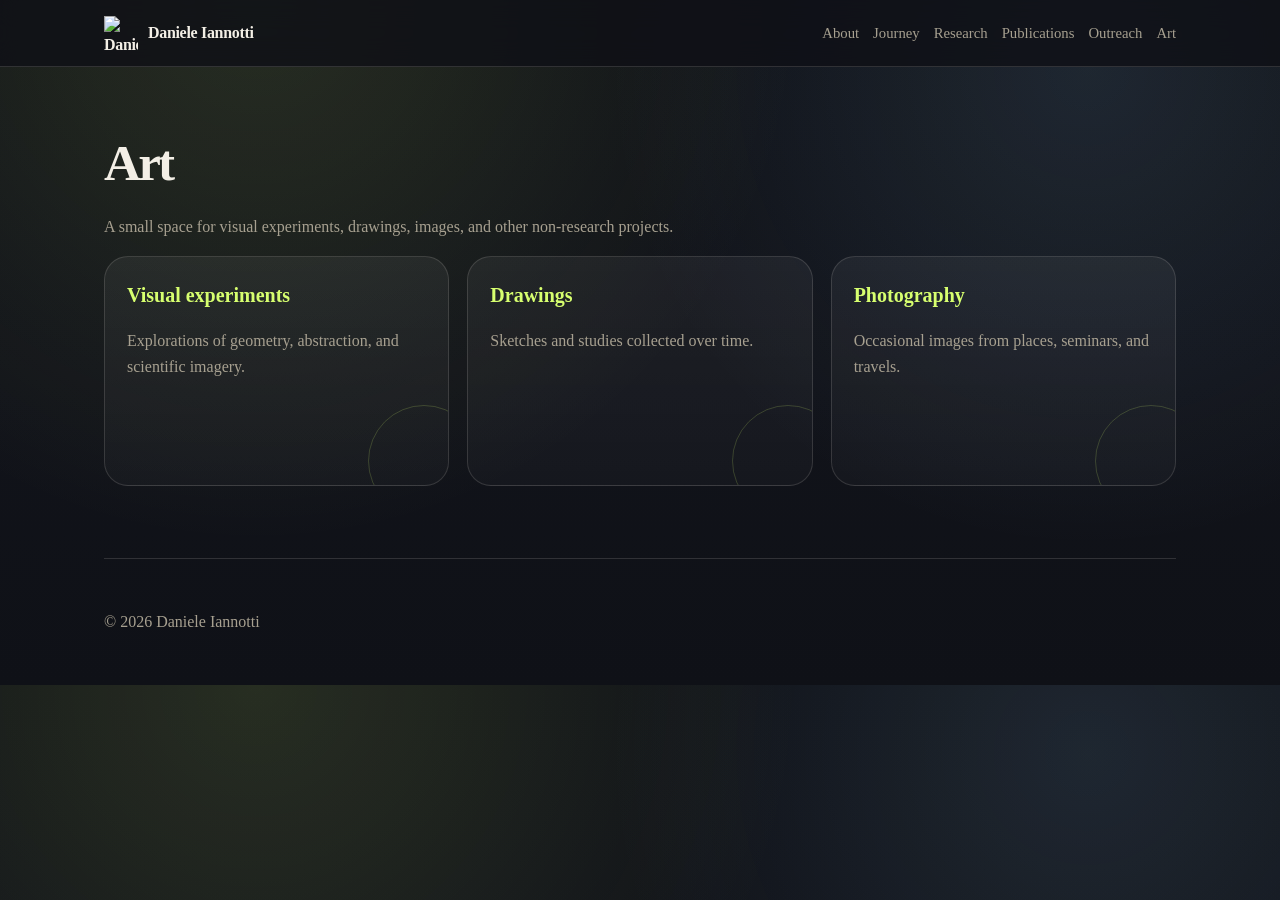
==== art.html @ bc3955a1 "Create art.html" ====
<!DOCTYPE html>
<html lang="en">
<head>
  <meta charset="UTF-8">
  <meta name="viewport" content="width=device-width, initial-scale=1.0">

  <title>Art | Daniele Iannotti</title>

  <meta name="description" content="Artistic and visual work by Daniele Iannotti.">

  <link rel="stylesheet" href="style.css">
</head>

<body>

  <header>
    <nav>
      <a href="index.html" class="name logo-name">
        <img src="assets/logo.png" alt="Daniele Iannotti logo">
        <span>Daniele Iannotti</span>
      </a>

      <div class="links">
        <a href="index.html#about">About</a>
        <a href="index.html#journey">Journey</a>
        <a href="index.html#research">Research</a>
        <a href="index.html#publications">Publications</a>
        <a href="index.html#outreach">Outreach</a>
        <a href="art.html">Art</a>
      </div>
    </nav>
  </header>

  <main>

    <section id="art">
      <h2>Art</h2>

      <p>
        A small space for visual experiments, drawings, images, and other
        non-research projects.
      </p>

      <div class="cards">
        <article>
          <h3>Visual experiments</h3>
          <p>
            Explorations of geometry, abstraction, and scientific imagery.
          </p>
        </article>

        <article>
          <h3>Drawings</h3>
          <p>
            Sketches and studies collected over time.
          </p>
        </article>

        <article>
          <h3>Photography</h3>
          <p>
            Occasional images from places, seminars, and travels.
          </p>
        </article>
      </div>
    </section>

  </main>

  <footer>
    <p>© 2026 Daniele Iannotti</p>
  </footer>

</body>
</html>
---- style.css ----
:root {
  --bg: #0f1117;
  --panel: #161923;
  --panel-soft: #1e2230;
  --text: #f3efe6;
  --muted: #a7a090;
  --line: rgba(243, 239, 230, 0.14);
  --accent: #d7ff6f;
  --accent-2: #9bd7ff;
  --max-width: 1120px;
}

* {
  box-sizing: border-box;
}

html {
  scroll-behavior: smooth;
}

body {
  margin: 0;
  font-family: Georgia, "Times New Roman", serif;
  background:
    radial-gradient(circle at 20% 0%, rgba(215, 255, 111, 0.12), transparent 34rem),
    radial-gradient(circle at 85% 10%, rgba(155, 215, 255, 0.11), transparent 30rem),
    linear-gradient(180deg, #0f1117 0%, #11131a 55%, #0f1117 100%);
  color: var(--text);
  line-height: 1.65;
}

a {
  color: var(--accent);
  text-decoration: none;
}

a:hover {
  text-decoration: underline;
}

header {
  position: sticky;
  top: 0;
  z-index: 10;
  background: rgba(15, 17, 23, 0.82);
  border-bottom: 1px solid var(--line);
  backdrop-filter: blur(14px);
}

nav {
  max-width: var(--max-width);
  margin: 0 auto;
  padding: 16px 24px;
  display: flex;
  justify-content: space-between;
  align-items: center;
  gap: 28px;
}

.name {
  color: var(--text);
  font-weight: 700;
  letter-spacing: -0.02em;
}

.logo-name {
  display: flex;
  align-items: center;
  gap: 10px;
}

.logo-name img {
  width: 34px;
  height: 34px;
  object-fit: contain;
  display: block;
}

.links {
  display: flex;
  flex-wrap: wrap;
  gap: 14px;
  font-size: 0.92rem;
}

.links a {
  color: var(--muted);
}

.links a:hover {
  color: var(--text);
}

main {
  max-width: var(--max-width);
  margin: 0 auto;
  padding: 0 24px;
}

section {
  padding: 72px 0;
  border-bottom: 1px solid var(--line);
}

.hero {
  min-height: 82vh;
  padding: 96px 0 88px;
  display: grid;
  grid-template-columns: minmax(0, 1.5fr) 340px;
  gap: 64px;
  align-items: center;
  position: relative;
}

.hero::before {
  content: "";
  position: absolute;
  right: 220px;
  top: 130px;
  width: 11px;
  height: 11px;
  border-radius: 999px;
  background: var(--accent);
  box-shadow:
    56px 40px 0 rgba(155, 215, 255, 0.9),
    -48px 82px 0 rgba(243, 239, 230, 0.5),
    96px 126px 0 rgba(215, 255, 111, 0.6);
  opacity: 0.8;
}

.label {
  display: inline-block;
  color: var(--accent);
  text-transform: uppercase;
  letter-spacing: 0.12em;
  font-size: 0.78rem;
  margin-bottom: 18px;
}

h1 {
  font-size: clamp(4rem, 10vw, 8.6rem);
  line-height: 0.86;
  letter-spacing: -0.085em;
  margin: 0 0 28px;
  max-width: 820px;
}

h2 {
  font-size: clamp(2rem, 4vw, 3.8rem);
  line-height: 0.95;
  letter-spacing: -0.055em;
  margin: 0 0 26px;
}

h3 {
  font-size: 1.25rem;
  margin: 36px 0 16px;
}

h4 {
  font-size: 1.08rem;
  margin: 0 0 8px;
}

.subtitle {
  font-size: clamp(1.35rem, 2.4vw, 2.1rem);
  line-height: 1.18;
  max-width: 760px;
  color: var(--text);
  margin-bottom: 24px;
}

.hero-text > p:not(.label):not(.subtitle) {
  color: var(--muted);
  max-width: 660px;
}

.buttons {
  display: flex;
  flex-wrap: wrap;
  gap: 10px;
  margin-top: 30px;
}

.buttons a {
  color: var(--text);
  border: 1px solid var(--line);
  background: rgba(255, 255, 255, 0.045);
  padding: 8px 14px;
  border-radius: 999px;
  font-size: 0.94rem;
}

.buttons a:hover {
  background: var(--accent);
  color: #0f1117;
  text-decoration: none;
  border-color: var(--accent);
}

.hero-photo {
  position: relative;
}

.hero-photo::before {
  content: "quantum information / many-body physics / gravity";
  position: absolute;
  left: -58px;
  bottom: 18px;
  transform: rotate(-90deg);
  transform-origin: left bottom;
  color: rgba(243, 239, 230, 0.45);
  font-size: 0.76rem;
  letter-spacing: 0.12em;
  text-transform: uppercase;
  white-space: nowrap;
}

.hero-photo img {
  width: 100%;
  max-width: 280px;
  aspect-ratio: 4 / 5;
  object-fit: cover;
  border-radius: 28px;
  display: block;
  margin-left: auto;
  border: 1px solid var(--line);
  filter: grayscale(15%) contrast(1.03);
  box-shadow: 0 28px 80px rgba(0, 0, 0, 0.38);
}

section > p {
  max-width: 780px;
  color: var(--muted);
}

#about p {
  font-size: 1.15rem;
  max-width: 820px;
}

.cards {
  display: grid;
  grid-template-columns: repeat(3, 1fr);
  gap: 18px;
}

.cards article,
.publication {
  background:
    linear-gradient(180deg, rgba(255, 255, 255, 0.055), rgba(255, 255, 255, 0.025));
  border: 1px solid var(--line);
  border-radius: 24px;
  padding: 22px;
}

.cards article {
  min-height: 230px;
  position: relative;
  overflow: hidden;
}

.cards article::after {
  content: "";
  position: absolute;
  right: -32px;
  bottom: -32px;
  width: 110px;
  height: 110px;
  border-radius: 999px;
  border: 1px solid rgba(215, 255, 111, 0.18);
}

.cards article h3 {
  margin-top: 0;
  color: var(--accent);
}

.cards article p,
.publication p,
#outreach p,
#contact p {
  color: var(--muted);
}

.publication {
  margin-bottom: 16px;
  transition: transform 0.16s ease, border-color 0.16s ease, background 0.16s ease;
}

.publication:hover {
  transform: translateY(-2px);
  border-color: rgba(215, 255, 111, 0.38);
  background:
    linear-gradient(180deg, rgba(215, 255, 111, 0.075), rgba(255, 255, 255, 0.025));
}

.publication p {
  margin: 6px 0;
}

.publication h4 {
  color: var(--text);
}

/* Outreach */

.outreach-list {
  display: grid;
  gap: 14px;
  margin-top: 28px;
}

.outreach-item {
  background:
    linear-gradient(180deg, rgba(255, 255, 255, 0.055), rgba(255, 255, 255, 0.025));
  border: 1px solid var(--line);
  border-radius: 24px;
  padding: 20px 22px;
  transition: transform 0.16s ease, border-color 0.16s ease, background 0.16s ease;
}

.outreach-item:hover {
  transform: translateY(-2px);
  border-color: rgba(215, 255, 111, 0.38);
  background:
    linear-gradient(180deg, rgba(215, 255, 111, 0.075), rgba(255, 255, 255, 0.025));
}

.outreach-type {
  margin: 0 0 6px;
  color: var(--muted);
  font-size: 0.9rem;
}

.outreach-item h3 {
  margin: 0;
  font-size: 1.15rem;
  line-height: 1.35;
}

.outreach-item h3 a {
  color: var(--text);
}

.outreach-item h3 a:hover {
  color: var(--accent);
  text-decoration: none;
}

.outreach-more {
  margin-top: 22px;
}

/* Academic Journey */

.aj-section {
  display: block;
}

.aj-section h2 {
  margin-bottom: 44px;
}

.aj-track {
  position: relative;
  display: grid;
  grid-template-columns: repeat(4, 1fr);
  gap: 28px;
  padding: 52px 42px 48px;
  border-radius: 34px;
  background:
    radial-gradient(circle at center, rgba(255, 250, 240, 0.98) 0%, rgba(255, 250, 240, 0.96) 58%, rgba(255, 250, 240, 0.72) 78%, rgba(255, 250, 240, 0.10) 100%);
  box-shadow:
    inset 0 0 80px rgba(15, 17, 23, 0.18),
    0 30px 90px rgba(0, 0, 0, 0.28);
  overflow: hidden;
}

/* dark fade around the panel boundary */
.aj-track::before {
  content: "";
  position: absolute;
  inset: 0;
  border-radius: 34px;
  background:
    linear-gradient(90deg, rgba(15, 17, 23, 0.32), transparent 9%, transparent 91%, rgba(15, 17, 23, 0.32)),
    linear-gradient(180deg, rgba(15, 17, 23, 0.28), transparent 13%, transparent 87%, rgba(15, 17, 23, 0.28));
  pointer-events: none;
  z-index: 0;
}

/* one clean continuous line */
.aj-track::after {
  content: "";
  position: absolute;
  top: 104px;
  left: 12.5%;
  right: 12.5%;
  height: 4px;
  background: #7a3e2d;
  border-radius: 999px;
  z-index: 1;
}

.aj-item {
  position: relative;
  z-index: 2;
  text-align: center;
  min-width: 0;
}

.aj-years {
  height: 34px;
  margin-bottom: 8px;
  color: #4b443d;
  font-size: 1.24rem;
  font-weight: 700;
  white-space: nowrap;
}

.aj-dot {
  position: relative;
  width: 20px;
  height: 20px;
  margin: 0 auto 42px;
  border-radius: 999px;
  background: #fffaf0;
  border: 4px solid #7a3e2d;
  box-shadow: 0 0 0 2px rgba(122, 62, 45, 0.22);
}

.aj-logo {
  width: 116px;
  height: 116px;
  margin: 0 auto 22px;
  display: flex;
  align-items: center;
  justify-content: center;
}

.aj-logo img {
  width: 100%;
  height: 100%;
  object-fit: contain;
  filter: none;
  opacity: 1;
}

.aj-item h3 {
  max-width: 230px;
  margin: 0 auto 8px;
  color: #5f574d;
  font-size: 1.14rem;
  line-height: 1.25;
}

.aj-item p {
  max-width: 230px;
  margin: 0 auto;
  color: #1f1f1d;
  font-size: 1.05rem;
  line-height: 1.35;
}

footer {
  max-width: var(--max-width);
  margin: 0 auto;
  padding: 34px 24px;
  color: var(--muted);
}

/* Mobile */

@media (max-width: 860px) {
  nav {
    align-items: flex-start;
    flex-direction: column;
  }

  .hero {
    min-height: auto;
    grid-template-columns: 1fr;
    gap: 40px;
    padding: 72px 0;
  }

  .hero::before {
    display: none;
  }

  .hero-photo::before {
    display: none;
  }

  .hero-photo img {
    margin-left: 0;
    max-width: 210px;
  }

  .cards {
    grid-template-columns: 1fr;
  }

  section {
    padding: 56px 0;
  }

  .aj-section h2 {
    margin-bottom: 32px;
  }

  .aj-track {
    grid-template-columns: 1fr;
    gap: 30px;
    padding: 32px 24px 32px 52px;
    border-radius: 26px;
  }

  .aj-track::after {
    top: 32px;
    bottom: 32px;
    left: 28px;
    right: auto;
    width: 4px;
    height: auto;
    background: #7a3e2d;
  }

}
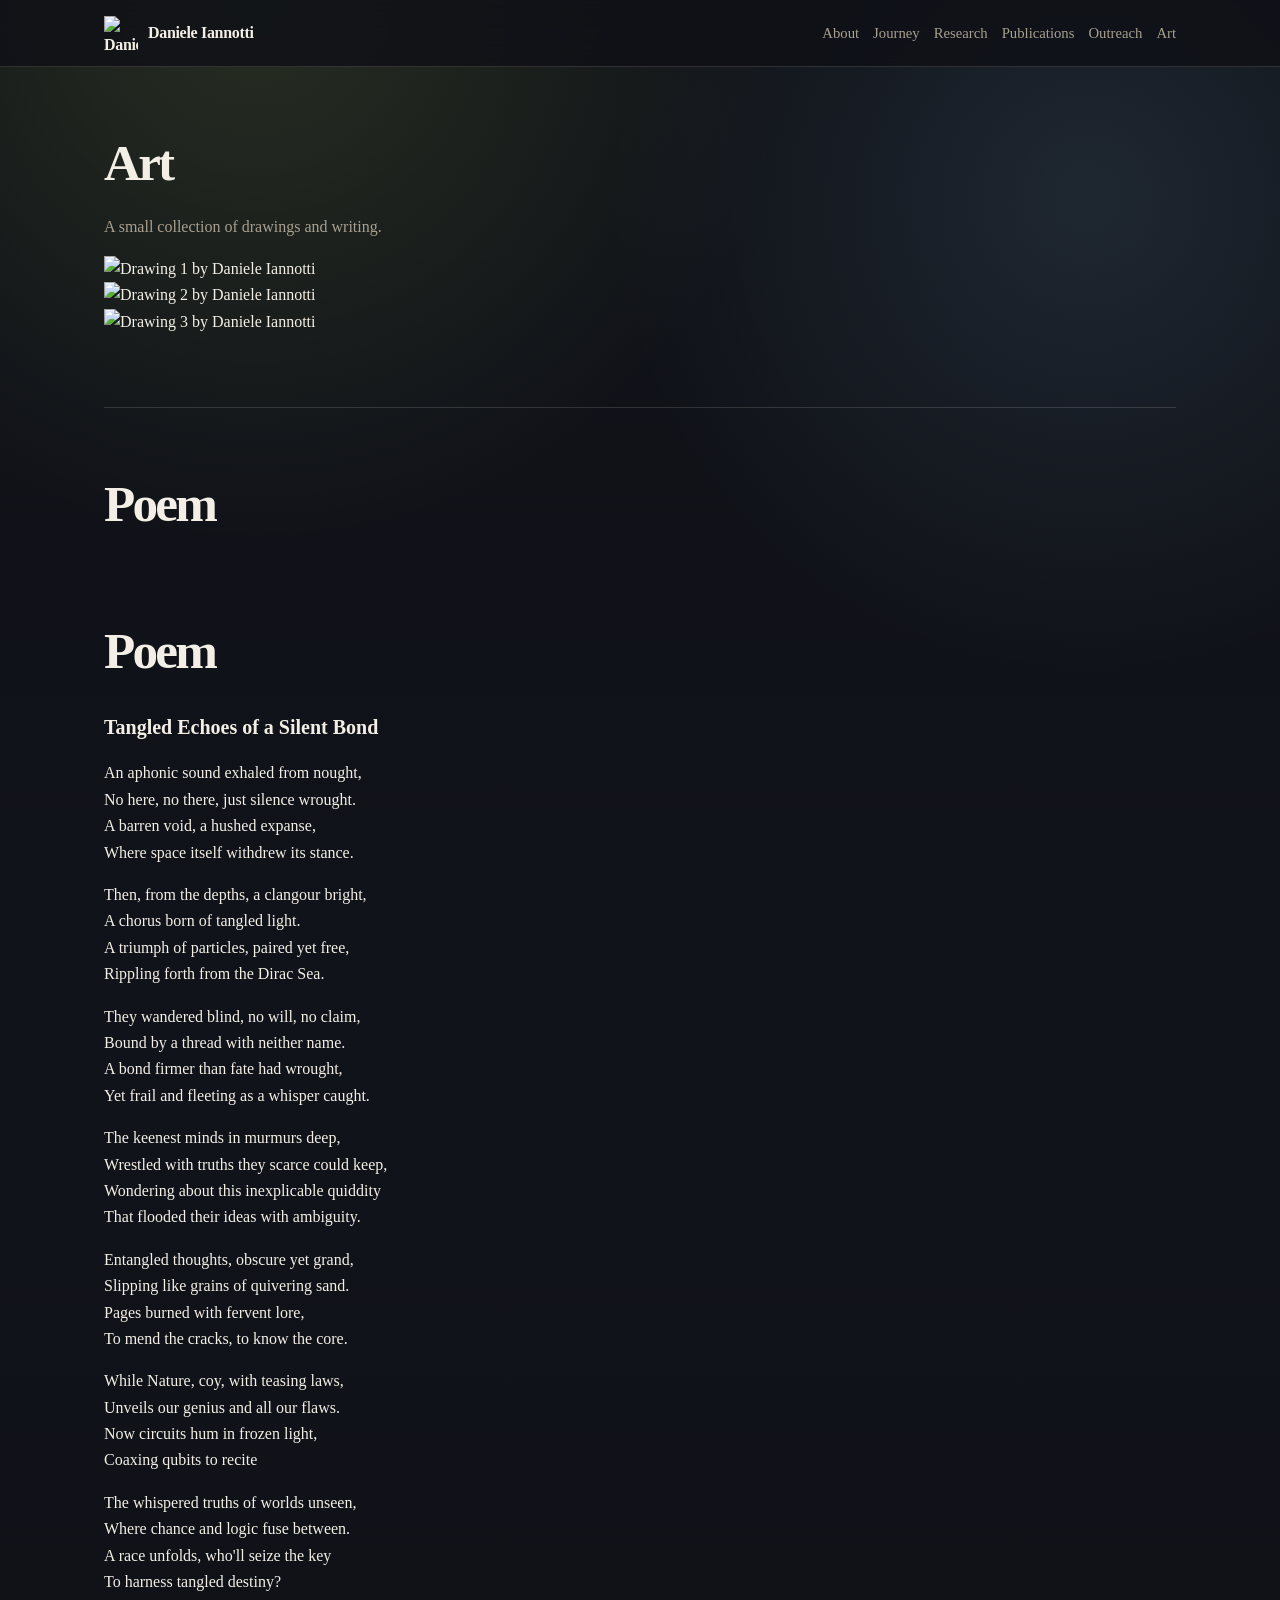
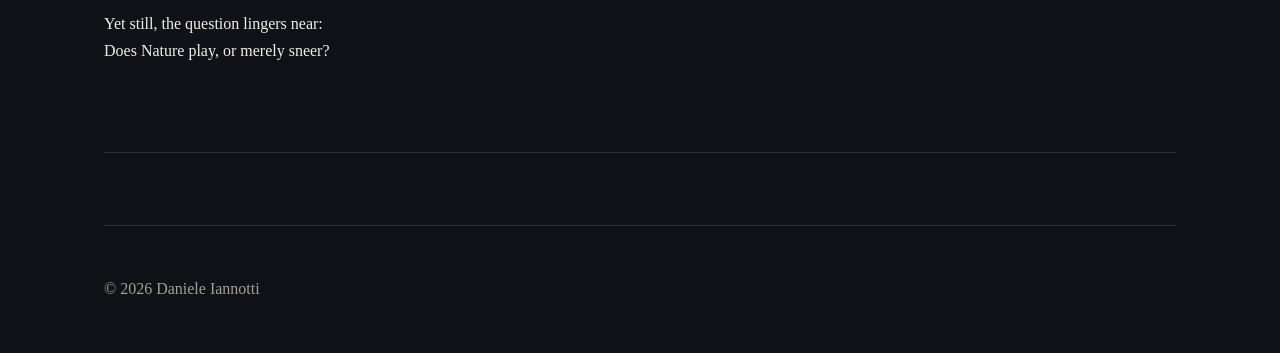
==== commit babc5aab: "Update art.html" ====
--- a/art.html
+++ b/art.html
@@ -6,7 +6,7 @@
 
   <title>Art | Daniele Iannotti</title>
 
-  <meta name="description" content="Artistic and visual work by Daniele Iannotti.">
+  <meta name="description" content="Drawings and poetry by Daniele Iannotti.">
 
   <link rel="stylesheet" href="style.css">
 </head>
@@ -37,33 +37,88 @@
       <h2>Art</h2>
 
       <p>
-        A small space for visual experiments, drawings, images, and other
-        non-research projects.
+        A small collection of drawings and writing.
       </p>
 
-      <div class="cards">
-        <article>
-          <h3>Visual experiments</h3>
-          <p>
-            Explorations of geometry, abstraction, and scientific imagery.
-          </p>
+      <div class="art-gallery">
+        <article class="art-item">
+          <img src="assets/art/drawing-1.jpeg" alt="Drawing 1 by Daniele Iannotti">
         </article>
 
-        <article>
-          <h3>Drawings</h3>
-          <p>
-            Sketches and studies collected over time.
-          </p>
+        <article class="art-item">
+          <img src="assets/art/drawing-2.jpeg" alt="Drawing 2 by Daniele Iannotti">
         </article>
 
-        <article>
-          <h3>Photography</h3>
-          <p>
-            Occasional images from places, seminars, and travels.
-          </p>
+        <article class="art-item">
+          <img src="assets/art/drawing-3.jpeg" alt="Drawing 3 by Daniele Iannotti">
         </article>
       </div>
     </section>
+
+    <section id="poem" class="poem-section">
+      <h2>Poem</h2>
+
+      <section id="poem" class="poem-section">
+  <h2>Poem</h2>
+
+  <article class="poem">
+    <h3>Tangled Echoes of a Silent Bond</h3>
+
+    <p>
+      An aphonic sound exhaled from nought,<br>
+      No here, no there, just silence wrought.<br>
+      A barren void, a hushed expanse,<br>
+      Where space itself withdrew its stance.
+    </p>
+
+    <p>
+      Then, from the depths, a clangour bright,<br>
+      A chorus born of tangled light.<br>
+      A triumph of particles, paired yet free,<br>
+      Rippling forth from the Dirac Sea.
+    </p>
+
+    <p>
+      They wandered blind, no will, no claim,<br>
+      Bound by a thread with neither name.<br>
+      A bond firmer than fate had wrought,<br>
+      Yet frail and fleeting as a whisper caught.
+    </p>
+
+    <p>
+      The keenest minds in murmurs deep,<br>
+      Wrestled with truths they scarce could keep,<br>
+      Wondering about this inexplicable quiddity<br>
+      That flooded their ideas with ambiguity.
+    </p>
+
+    <p>
+      Entangled thoughts, obscure yet grand,<br>
+      Slipping like grains of quivering sand.<br>
+      Pages burned with fervent lore,<br>
+      To mend the cracks, to know the core.
+    </p>
+
+    <p>
+      While Nature, coy, with teasing laws,<br>
+      Unveils our genius and all our flaws.<br>
+      Now circuits hum in frozen light,<br>
+      Coaxing qubits to recite
+    </p>
+
+    <p>
+      The whispered truths of worlds unseen,<br>
+      Where chance and logic fuse between.<br>
+      A race unfolds, who'll seize the key<br>
+      To harness tangled destiny?
+    </p>
+
+    <p>
+      Yet still, the question lingers near:<br>
+      Does Nature play, or merely sneer?
+    </p>
+  </article>
+</section>
 
   </main>
 
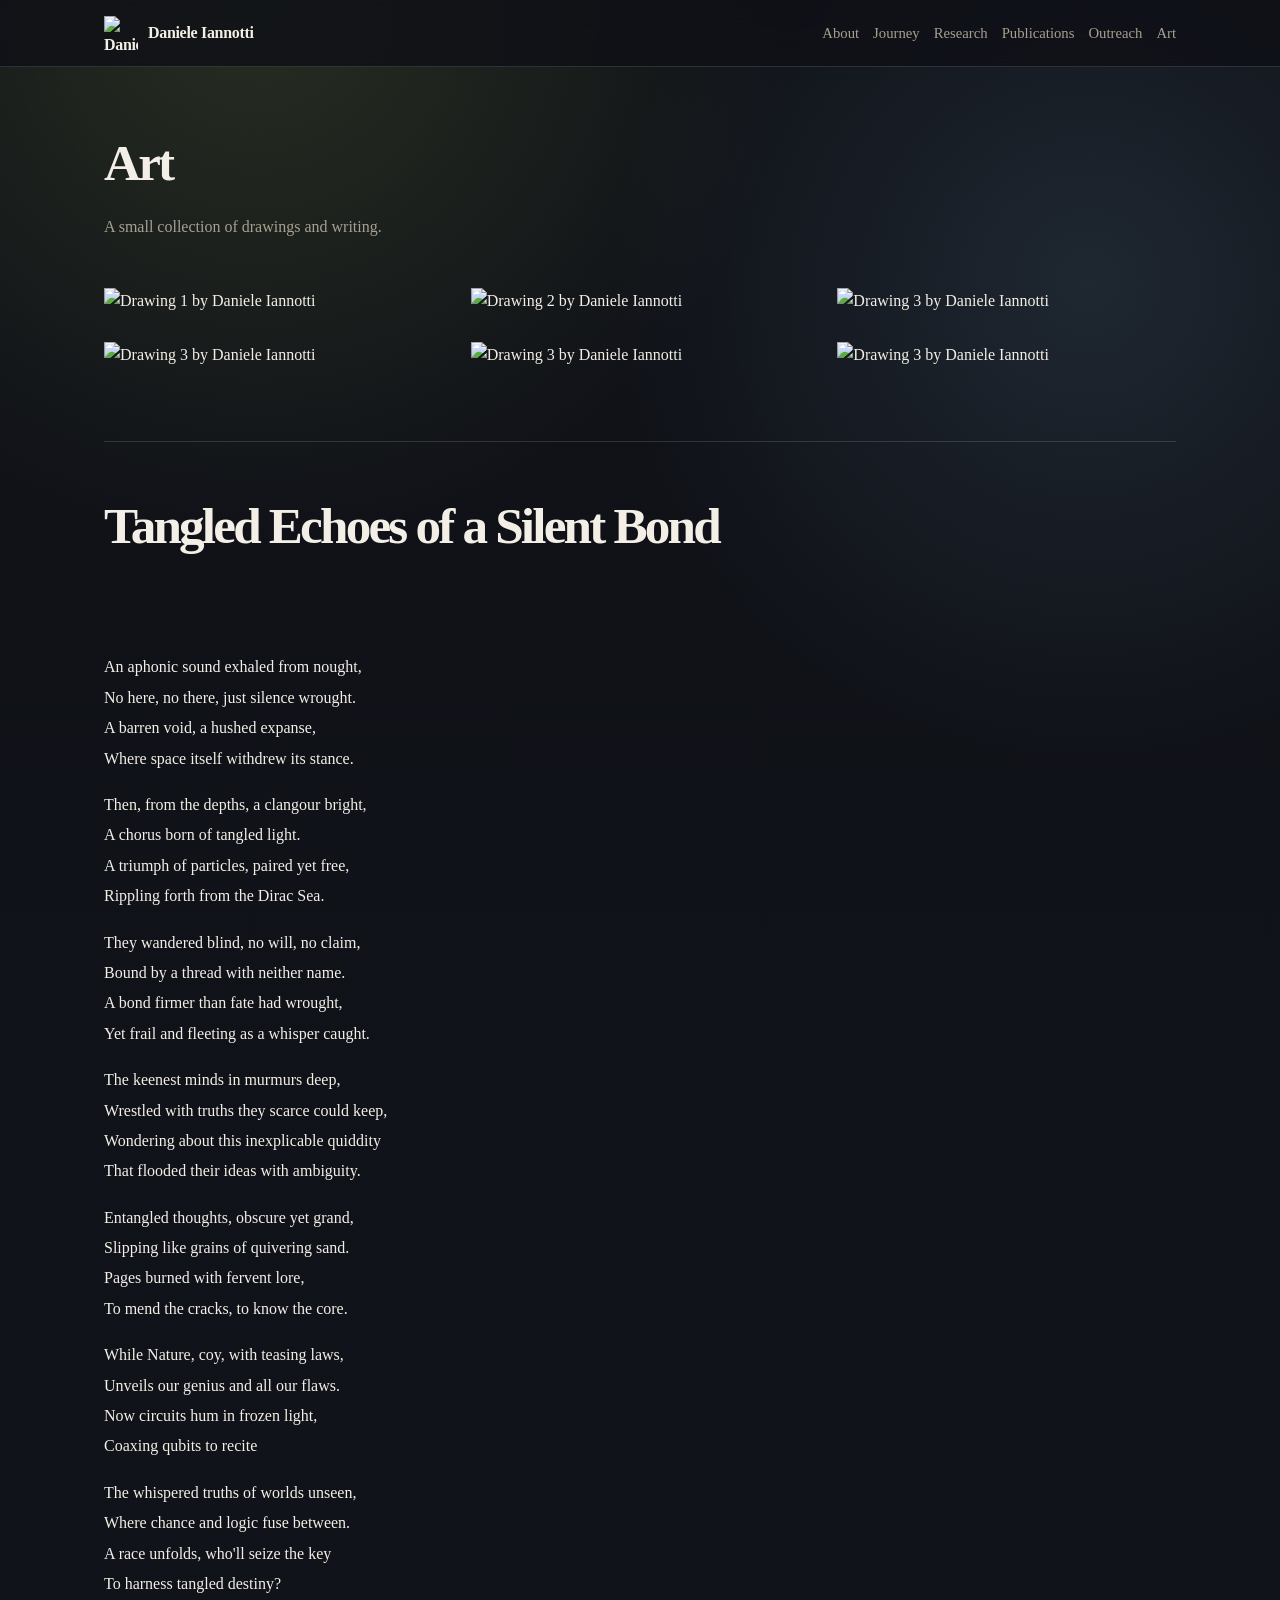
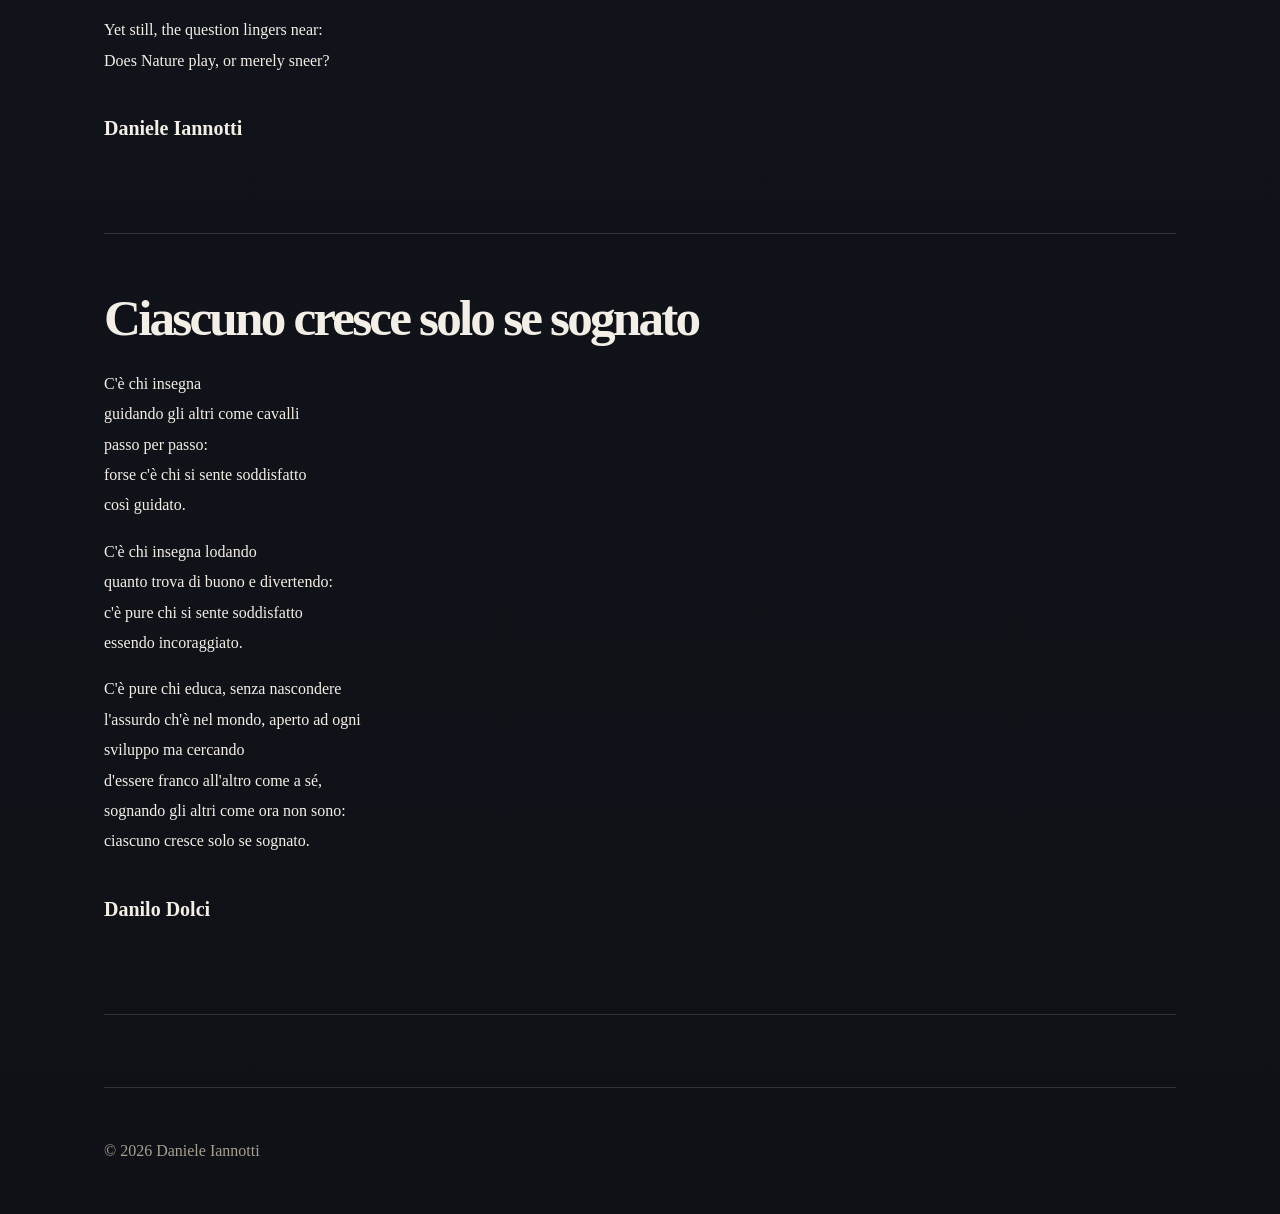
==== commit 687c25de: "Update art.html" ====
--- a/art.html
+++ b/art.html
@@ -42,27 +42,37 @@
 
       <div class="art-gallery">
         <article class="art-item">
-          <img src="assets/art/drawing-1.jpeg" alt="Drawing 1 by Daniele Iannotti">
+          <img src="assets/art/drawing-02.jpeg" alt="Drawing 1 by Daniele Iannotti">
         </article>
 
         <article class="art-item">
-          <img src="assets/art/drawing-2.jpeg" alt="Drawing 2 by Daniele Iannotti">
+          <img src="assets/art/drawing-01.jpeg" alt="Drawing 2 by Daniele Iannotti">
         </article>
 
         <article class="art-item">
-          <img src="assets/art/drawing-3.jpeg" alt="Drawing 3 by Daniele Iannotti">
+          <img src="assets/art/drawing-03.jpeg" alt="Drawing 3 by Daniele Iannotti">
+        </article>
+
+        <article class="art-item">
+          <img src="assets/art/drawing-04.jpeg" alt="Drawing 3 by Daniele Iannotti">
+        </article>
+
+        <article class="art-item">
+          <img src="assets/art/drawing-05.jpeg" alt="Drawing 3 by Daniele Iannotti">
+        </article>
+
+        <article class="art-item">
+          <img src="assets/art/drawing-06.jpeg" alt="Drawing 3 by Daniele Iannotti">
         </article>
       </div>
     </section>
 
     <section id="poem" class="poem-section">
-      <h2>Poem</h2>
+      <h2>Tangled Echoes of a Silent Bond</h2>
 
       <section id="poem" class="poem-section">
-  <h2>Poem</h2>
 
   <article class="poem">
-    <h3>Tangled Echoes of a Silent Bond</h3>
 
     <p>
       An aphonic sound exhaled from nought,<br>
@@ -118,6 +128,40 @@
       Does Nature play, or merely sneer?
     </p>
   </article>
+
+        <h3>Daniele Iannotti</h3>
+</section>
+
+      <section id="poem-dolci" class="poem-section">
+  <h2>Ciascuno cresce solo se sognato</h2>
+
+  <article class="poem">
+
+    <p>
+      C'è chi insegna<br>
+      guidando gli altri come cavalli<br>
+      passo per passo:<br>
+      forse c'è chi si sente soddisfatto<br>
+      così guidato.
+    </p>
+
+    <p>
+      C'è chi insegna lodando<br>
+      quanto trova di buono e divertendo:<br>
+      c'è pure chi si sente soddisfatto<br>
+      essendo incoraggiato.
+    </p>
+
+    <p>
+      C'è pure chi educa, senza nascondere<br>
+      l'assurdo ch'è nel mondo, aperto ad ogni<br>
+      sviluppo ma cercando<br>
+      d'essere franco all'altro come a sé,<br>
+      sognando gli altri come ora non sono:<br>
+      ciascuno cresce solo se sognato.
+    </p>
+  </article>
+         <h3>Danilo Dolci</h3>
 </section>
 
   </main>
--- a/style.css
+++ b/style.css
@@ -470,6 +470,41 @@
   color: var(--muted);
 }
 
+.art-gallery {
+  display: grid;
+  grid-template-columns: repeat(3, 1fr);
+  gap: 28px;
+  margin-top: 48px;
+}
+
+.art-item {
+  padding: 0;
+  overflow: hidden;
+}
+
+.art-item img {
+  width: 100%;
+  height: auto;
+  display: block;
+}
+
+.poem-section {
+  padding-top: 60px;
+}
+
+.poem {
+  max-width: 720px;
+}
+
+.poem h3 {
+  margin-bottom: 24px;
+}
+
+.poem p {
+  line-height: 1.9;
+  white-space: normal;
+}
+
 /* Mobile */
 
 @media (max-width: 860px) {
@@ -527,4 +562,8 @@
     background: #7a3e2d;
   }
 
-}
+  .art-gallery {
+    grid-template-columns: 1fr;
+  }
+
+}
